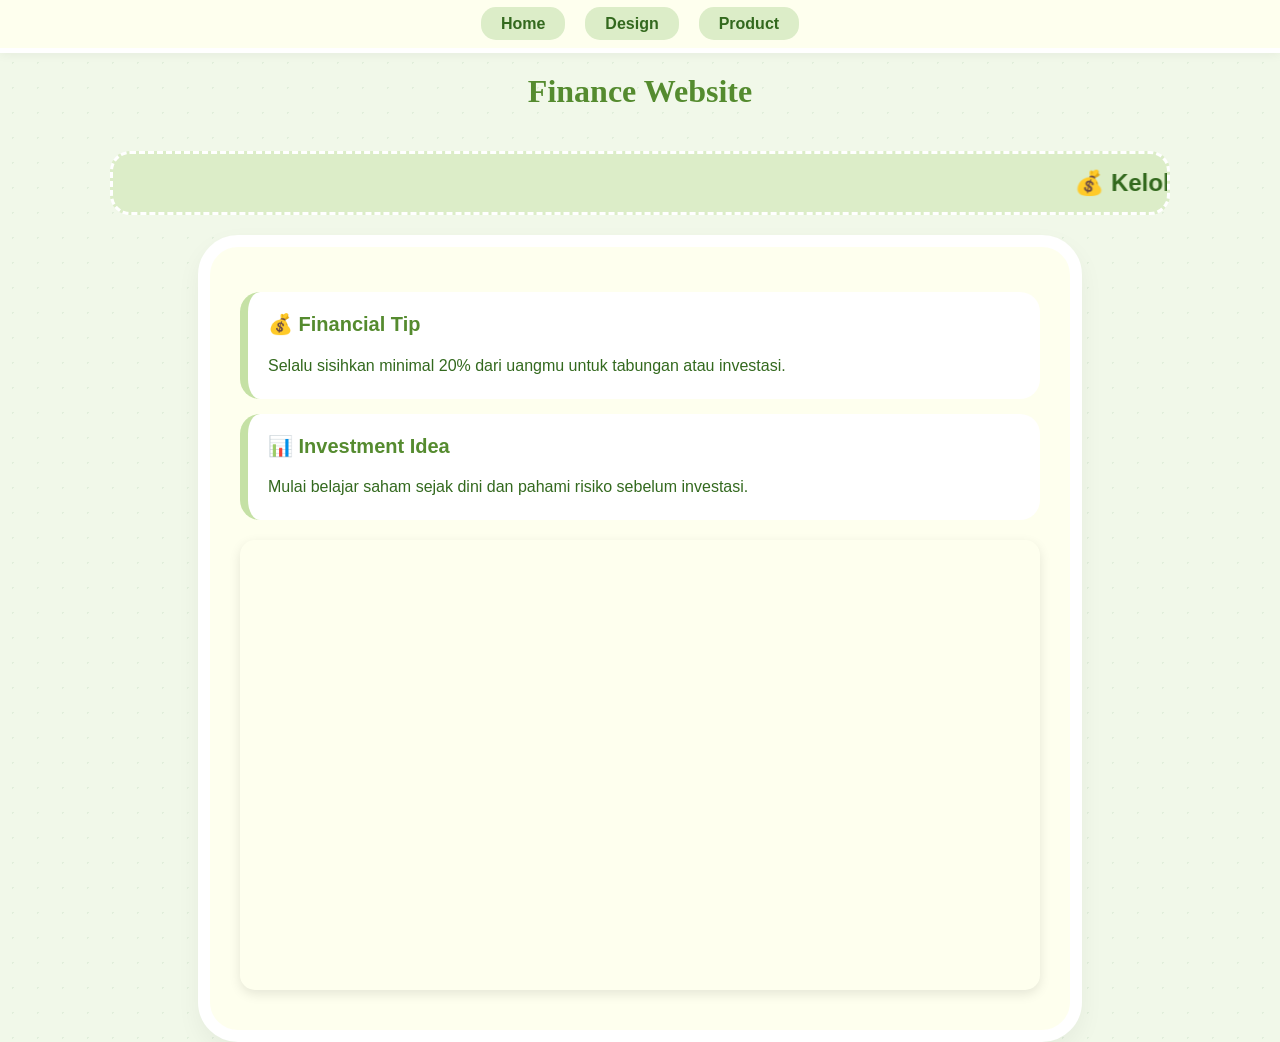
==== index.html @ de21fd50 "Create index.html" ====
<!DOCTYPE html>
<html lang="id">
<head>
    <meta charset="UTF-8">
    <meta name="viewport" content="width=device-width, initial-scale=1.0">
    <title>Finance Website</title>
    <style>
        h1 {
            text-align: center;
            font-family: "Source Sans Pro", Georgia, serif;
            font-weight: bold;
            color: #558b2f;
            font-size: 32px;
            margin-top: 20px;
        }

        body {
            background-color: #f1f8e9;
            background-image: radial-gradient(#e1eedb 1px, transparent 1px);
            background-size: 25px 25px;
            margin: 0;
            font-family: 'Source Sans Pro', sans-serif;
            display: flex;
            flex-direction: column;
            align-items: center;
            min-height: 100vh;
        }

        .navbar {
            background-color: #feffee;
            width: 100%;
            padding: 15px 0;
            text-align: center;
            border-bottom: 5px solid white;
            box-shadow: 0 2px 10px rgba(0,0,0,0.05);
        }

        .navbar ul {
            list-style-type: none;
            margin: 0;
            padding: 0;
            display: flex;
            justify-content: center;
            gap: 20px;
        }

        .navbar li {
            display: inline;
        }

        .navbar a {
            background-color: #dcedc8;
            color: #33691e;
            text-decoration: none;
            font-weight: bold;
            padding: 8px 20px;
            border-radius: 15px;
            transition: 0.3s;
        }

        .navbar a:hover {
            background-color: #fff9c4;
            color: #827717;
        }

        marquee {
            display: block;
            width: 80%;
            background-color: #dcedc8;
            color: #33691e;
            font-size: 24px;
            font-weight: bold;
            padding: 15px;
            border-radius: 20px;
            margin: 20px 0;
            border: 3px dashed white;
        }

        .card-container {
            background-color: #feffee;
            border: 12px solid white;
            border-radius: 40px;
            padding: 30px;
            width: 85%;
            max-width: 800px;
            box-shadow: 0px 10px 25px rgba(0,0,0,0.05);
        }

        .card {
            background-color: white;
            margin: 15px 0;
            padding: 20px;
            border-radius: 20px;
            border-left: 8px solid #c5e1a5;
        }

        .card h2 {
            color: #558b2f;
            margin-top: 0;
            font-size: 20px;
        }

        .card p {
            color: #33691e;
            line-height: 1.6;
            margin-bottom: 0;
        }

        .video-container {
            position: relative;
            width: 100%;
            height: 0;
            padding-top: 56.25%;
            margin-top: 20px;
            border-radius: 15px;
            overflow: hidden;
            box-shadow: 0 4px 12px rgba(0,0,0,0.1);
        }

        .video-container iframe {
            position: absolute;
            width: 100%;
            height: 100%;
            top: 0;
            left: 0;
            border: none;
        }

        .footer-link {
            text-align: center;
            display: block;
            margin-top: 10px;
            color: #827717;
            text-decoration: none;
            font-size: 14px;
        }
    </style>
</head>

<body>

    <div class="navbar">
        <ul>
            <li><a href="#">Home</a></li>
            <li><a href="#">Design</a></li>
            <li><a href="#"> Product</a></li>
            
    </div>

    <h1>Finance Website</h1>

    <marquee>💰 Kelola keuanganmu dengan bijak sejak dini!</marquee>

    <div class="card-container">
        <div class="card">
            <h2>💰 Financial Tip</h2>
            <p>Selalu sisihkan minimal 20% dari uangmu untuk tabungan atau investasi.</p>
        </div>

        <div class="card">
            <h2>📊 Investment Idea</h2>
            <p>Mulai belajar saham sejak dini dan pahami risiko sebelum investasi.</p>
        </div>

        <div class="video-container">
            <iframe loading="lazy" src="https://www.canva.com/design/DAHGVy1Ghv8/CTIrhSBGGmwFy9xTsbiEjA/view?embed" allowfullscreen="allowfullscreen" allow="fullscreen"></iframe>
        </div>
        <a class="footer-link" href="https://www.canva.com/design/DAHGVy1Ghv8/CTIrhSBGGmwFy9xTsbiEjA/view" target="_blank" rel="noopener"></a>
    </div>

</body>
</html>
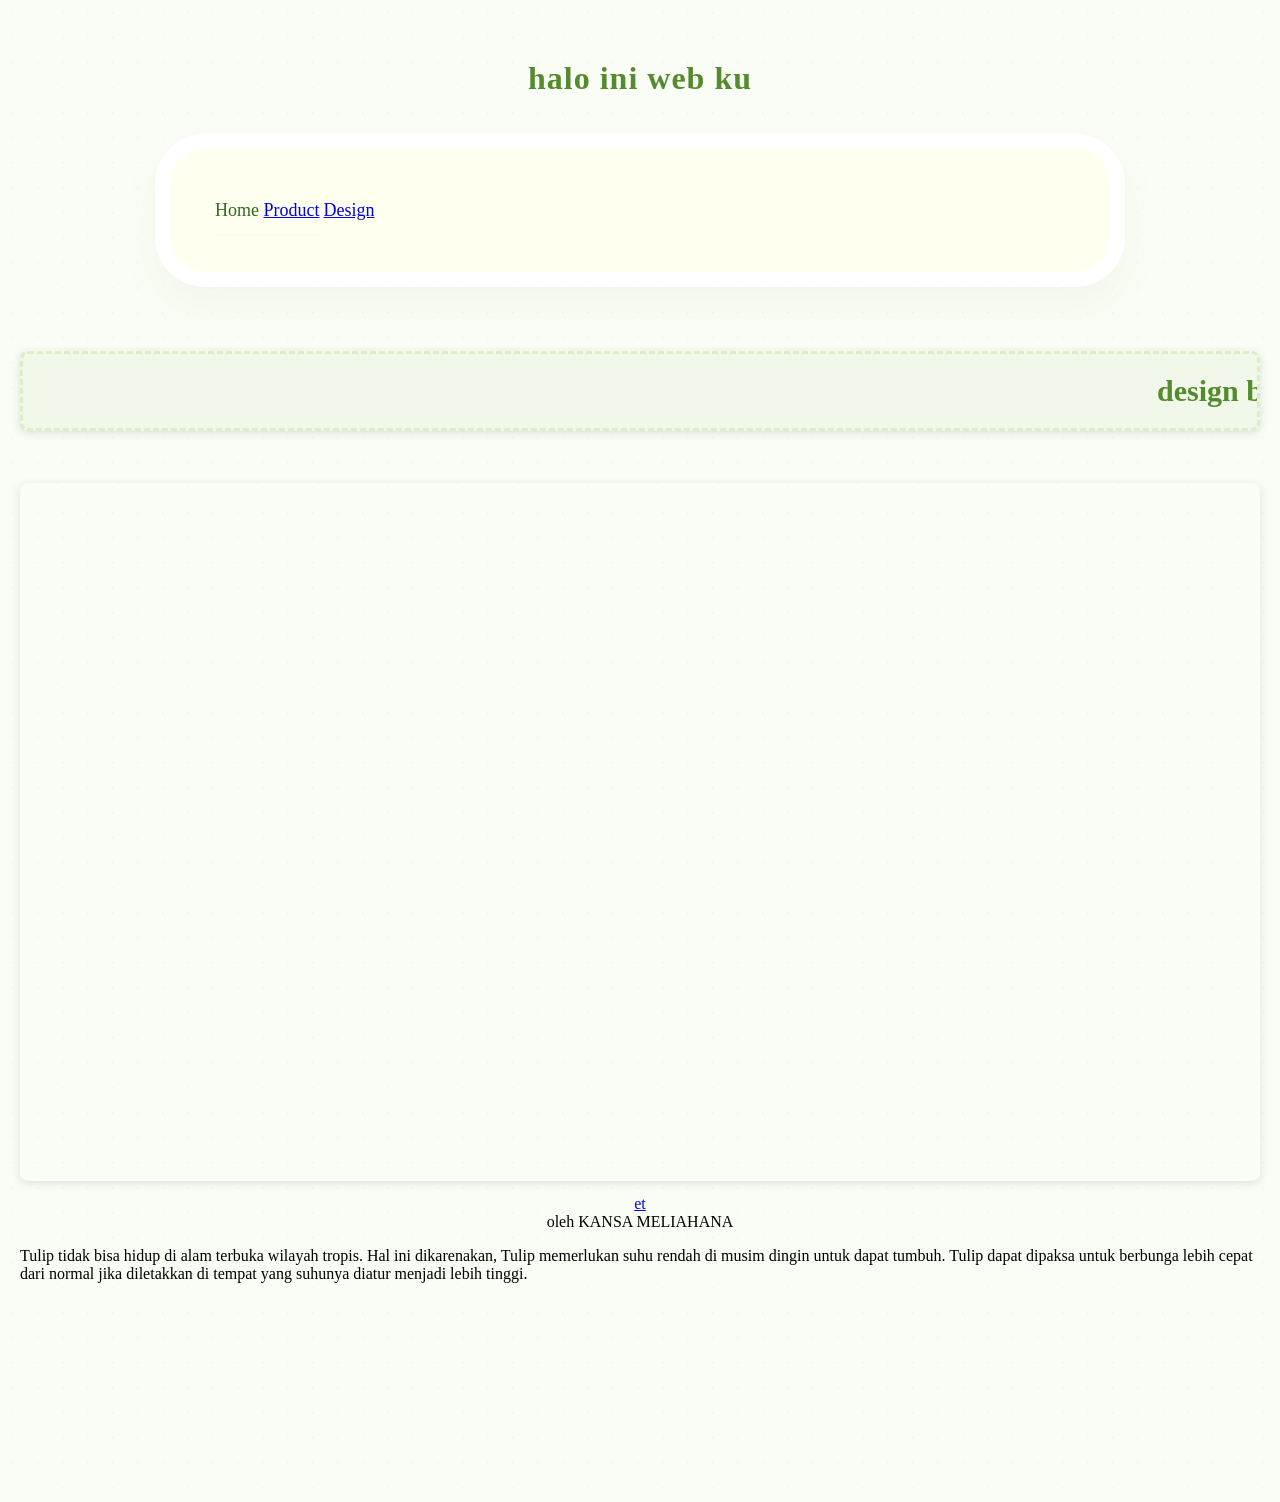
==== commit ebb45c0e: "Create index.html" ====
--- a/index.html
+++ b/index.html
@@ -1,172 +1,43 @@
-<!DOCTYPE html>
-<html lang="id">
-<head>
-    <meta charset="UTF-8">
-    <meta name="viewport" content="width=device-width, initial-scale=1.0">
-    <title>Finance Website</title>
-    <style>
-        h1 {
-            text-align: center;
-            font-family: "Source Sans Pro", Georgia, serif;
-            font-weight: bold;
-            color: #558b2f;
-            font-size: 32px;
-            margin-top: 20px;
-        }
+<!doctype html>
 
-        body {
-            background-color: #f1f8e9;
-            background-image: radial-gradient(#e1eedb 1px, transparent 1px);
-            background-size: 25px 25px;
-            margin: 0;
-            font-family: 'Source Sans Pro', sans-serif;
-            display: flex;
-            flex-direction: column;
-            align-items: center;
-            min-height: 100vh;
-        }
+<html>
+    <head>
+        <meta charset="utf-8">
 
-        .navbar {
-            background-color: #feffee;
-            width: 100%;
-            padding: 15px 0;
-            text-align: center;
-            border-bottom: 5px solid white;
-            box-shadow: 0 2px 10px rgba(0,0,0,0.05);
-        }
+        <title>Blank template</title>
 
-        .navbar ul {
-            list-style-type: none;
-            margin: 0;
-            padding: 0;
-            display: flex;
-            justify-content: center;
-            gap: 20px;
-        }
+        <!-- Load external CSS styles -->
+        <link rel="stylesheet" href="styles.css">
 
-        .navbar li {
-            display: inline;
-        }
+    </head>
 
-        .navbar a {
-            background-color: #dcedc8;
-            color: #33691e;
-            text-decoration: none;
-            font-weight: bold;
-            padding: 8px 20px;
-            border-radius: 15px;
-            transition: 0.3s;
-        }
+    <body>
 
-        .navbar a:hover {
-            background-color: #fff9c4;
-            color: #827717;
-        }
+        <h1> halo ini web ku </h1>
+        <ul>
+         <li> Home <li>
+         <li> <a href="Product.html">Product</a></li>
+         <li> <a href="Design.html">Design</a></li>
+        </ul>
+        <marquee> design by :haniyah </marquee>
 
-        marquee {
-            display: block;
-            width: 80%;
-            background-color: #dcedc8;
-            color: #33691e;
-            font-size: 24px;
-            font-weight: bold;
-            padding: 15px;
-            border-radius: 20px;
-            margin: 20px 0;
-            border: 3px dashed white;
-        }
+<div style="position: relative; width: 100%; height: 0; padding-top: 56.2500%;
+ padding-bottom: 0; box-shadow: 0 2px 8px 0 rgba(63,69,81,0.16); margin-top: 1.6em; margin-bottom: 0.9em; overflow: hidden;
+ border-radius: 8px; will-change: transform;">
+  <iframe loading="lazy" style="position: absolute; width: 100%; height: 100%; top: 0; left: 0; border: none; padding: 0;margin: 0;"
+    src="https://www.canva.com/design/DAHGVy1Ghv8/CTIrhSBGGmwFy9xTsbiEjA/view?embed" allowfullscreen="allowfullscreen" allow="fullscreen">
+  </iframe>
+</div>
+<a href="https:&#x2F;&#x2F;www.canva.com&#x2F;design&#x2F;DAHGVy1Ghv8&#x2F;CTIrhSBGGmwFy9xTsbiEjA&#x2F;view?utm_content=DAHGVy1Ghv8&amp;utm_campaign=designshare&amp;utm_medium=embeds&amp;utm_source=link" target="_blank" rel="noopener">et</a> oleh KANSA MELIAHANA
 
-        .card-container {
-            background-color: #feffee;
-            border: 12px solid white;
-            border-radius: 40px;
-            padding: 30px;
-            width: 85%;
-            max-width: 800px;
-            box-shadow: 0px 10px 25px rgba(0,0,0,0.05);
-        }
 
-        .card {
-            background-color: white;
-            margin: 15px 0;
-            padding: 20px;
-            border-radius: 20px;
-            border-left: 8px solid #c5e1a5;
-        }
+        <p> Tulip tidak bisa hidup di alam terbuka wilayah tropis. Hal ini dikarenakan, Tulip memerlukan suhu rendah di musim dingin untuk dapat tumbuh. Tulip dapat dipaksa untuk berbunga lebih cepat dari normal jika diletakkan di tempat yang suhunya diatur menjadi lebih tinggi. 
+            </p>
 
-        .card h2 {
-            color: #558b2f;
-            margin-top: 0;
-            font-size: 20px;
-        }
+         <P class="p2"><pre>     
+        <!-- Load external JavaScript -->
+        <script src="scripts.js"></script>
+        
+    </body>
 
-        .card p {
-            color: #33691e;
-            line-height: 1.6;
-            margin-bottom: 0;
-        }
-
-        .video-container {
-            position: relative;
-            width: 100%;
-            height: 0;
-            padding-top: 56.25%;
-            margin-top: 20px;
-            border-radius: 15px;
-            overflow: hidden;
-            box-shadow: 0 4px 12px rgba(0,0,0,0.1);
-        }
-
-        .video-container iframe {
-            position: absolute;
-            width: 100%;
-            height: 100%;
-            top: 0;
-            left: 0;
-            border: none;
-        }
-
-        .footer-link {
-            text-align: center;
-            display: block;
-            margin-top: 10px;
-            color: #827717;
-            text-decoration: none;
-            font-size: 14px;
-        }
-    </style>
-</head>
-
-<body>
-
-    <div class="navbar">
-        <ul>
-            <li><a href="#">Home</a></li>
-            <li><a href="#">Design</a></li>
-            <li><a href="#"> Product</a></li>
-            
-    </div>
-
-    <h1>Finance Website</h1>
-
-    <marquee>💰 Kelola keuanganmu dengan bijak sejak dini!</marquee>
-
-    <div class="card-container">
-        <div class="card">
-            <h2>💰 Financial Tip</h2>
-            <p>Selalu sisihkan minimal 20% dari uangmu untuk tabungan atau investasi.</p>
-        </div>
-
-        <div class="card">
-            <h2>📊 Investment Idea</h2>
-            <p>Mulai belajar saham sejak dini dan pahami risiko sebelum investasi.</p>
-        </div>
-
-        <div class="video-container">
-            <iframe loading="lazy" src="https://www.canva.com/design/DAHGVy1Ghv8/CTIrhSBGGmwFy9xTsbiEjA/view?embed" allowfullscreen="allowfullscreen" allow="fullscreen"></iframe>
-        </div>
-        <a class="footer-link" href="https://www.canva.com/design/DAHGVy1Ghv8/CTIrhSBGGmwFy9xTsbiEjA/view" target="_blank" rel="noopener"></a>
-    </div>
-
-</body>
 </html>
--- a/styles.css
+++ b/styles.css
@@ -0,0 +1,129 @@
+/* Place your CSS styles in this file */
+h1 {
+    text-align: center;
+    font-family: "Source Sans Pro", Georgia, serif;
+    font-weight: bold;
+    color: #558b2f;
+    font-size: 32px;
+    letter-spacing: 1px;
+    margin-top: 20px;
+}
+
+body {
+    background-color: #f9fdf5;
+    background-image: radial-gradient(#f1f8e9 1px, transparent 1px);
+    background-size: 25px 25px;
+    margin: 0;
+    display: flex;
+    flex-direction: column;
+    align-items: center;
+    min-height: 100vh;
+    padding: 40px 20px;
+}
+
+ul {
+    list-style-type: none;
+    background-color: #feffee;
+    border: 15px solid white;
+    border-radius: 50px;
+    padding: 45px;
+    max-width: 850px;
+    width: 100%;
+    box-shadow: 0px 20px 40px rgba(130, 119, 23, 0.05);
+}
+
+marquee {
+    display: block;
+    background-color: #f1f8e9;
+    color: #558b2f;
+    font-size: 30px;
+    font-weight: bold;
+    padding: 20px;
+    border-radius: 25px;
+    margin-bottom: 35px;
+    border: 3px dashed #dcedc8;
+}
+
+.caption-main {
+    color: #689f38;
+    font-weight: bold;
+    font-size: 24px;
+    display: block;
+    margin: 25px 0 12px 0;
+    border-left: 6px solid #e6ee9c;
+    padding-left: 18px;
+}
+
+.caption-highlight {
+    color: #9e9d24;
+    background-color: #fffde7;
+    font-weight: bold;
+    font-style: normal;
+    padding: 8px 15px;
+    border-radius: 12px;
+    display: inline-block;
+    margin: 8px 0;
+    border: 1px solid #fff9c4;
+}
+
+li {
+    color: #33691e;
+    padding: 15px 0;
+    line-height: 1.8;
+    font-size: 18px;
+    border-bottom: 1px solid #f9fbe7;
+}
+
+li:last-child {
+    border-bottom: none;
+}
+
+.nav-container {
+    display: flex;
+    justify-content: center;
+    flex-wrap: wrap;
+    gap: 15px;
+    margin-bottom: 30px;
+}
+
+.nav-pill {
+    text-decoration: none;
+    padding: 12px 35px;
+    border-radius: 25px;
+    font-weight: bold;
+    font-size: 15px;
+    display: inline-block;
+    margin: 5px;
+    border: 2px solid white;
+}
+
+.pill-green {
+    background-color: #dcedc8;
+    color: #33691e;
+}
+
+.pill-yellow {
+    background-color: #fff9c4;
+    color: #827717;
+}
+
+.pill-lime {
+    background-color: #f0f4c3;
+    color: #558b2f;
+}
+marquee {font-size:30px;/
+
+<div style="position: relative; width: 100%; height: 0; padding-top: 56.2500%;
+ padding-bottom: 0; box-shadow: 0 2px 8px 0 rgba(63,69,81,0.16); margin-top: 1.6em; margin-bottom: 0.9em; overflow: hidden;
+ border-radius: 8px; will-change: transform;">
+  <iframe loading="lazy" style="position: absolute; width: 100%; height: 100%; top: 0; left: 0; border: none; padding: 0;margin: 0;"
+    src="https://www.canva.com/design/DAHGVy1Ghv8/CTIrhSBGGmwFy9xTsbiEjA/view?embed" allowfullscreen="allowfullscreen" allow="fullscreen">
+  </iframe>
+</div>
+<a href="https:&#x2F;&#x2F;www.canva.com&#x2F;design&#x2F;DAHGVy1Ghv8&#x2F;CTIrhSBGGmwFy9xTsbiEjA&#x2F;view?utm_content=DAHGVy1Ghv8&amp;utm_campaign=designshare&amp;utm_medium=embeds&amp;utm_source=link" target="_blank" rel="noopener">et</a> oleh KANSA MELIAHANA
+
+}
+li{display:inline;
+}
+
+
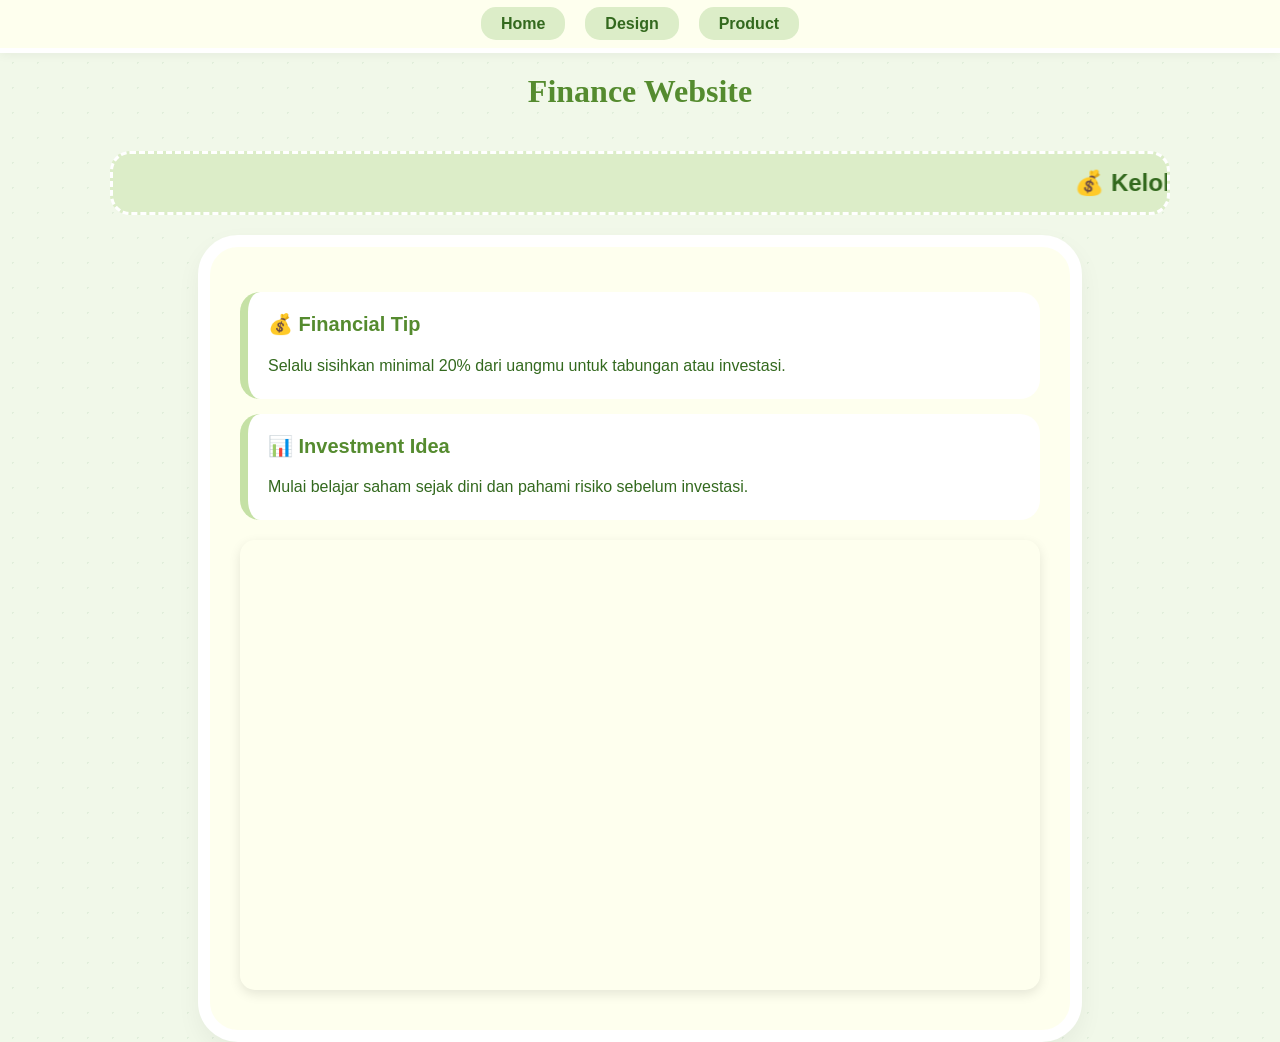
==== commit adf67721: "Add files via upload" ====
--- a/index.html
+++ b/index.html
@@ -1,43 +1,172 @@
-<!doctype html>
-
-<html>
-    <head>
-        <meta charset="utf-8">
-
-        <title>Blank template</title>
-
-        <!-- Load external CSS styles -->
-        <link rel="stylesheet" href="styles.css">
-
-    </head>
-
-    <body>
-
-        <h1> halo ini web ku </h1>
-        <ul>
-         <li> Home <li>
-         <li> <a href="Product.html">Product</a></li>
-         <li> <a href="Design.html">Design</a></li>
-        </ul>
-        <marquee> design by :haniyah </marquee>
-
-<div style="position: relative; width: 100%; height: 0; padding-top: 56.2500%;
- padding-bottom: 0; box-shadow: 0 2px 8px 0 rgba(63,69,81,0.16); margin-top: 1.6em; margin-bottom: 0.9em; overflow: hidden;
- border-radius: 8px; will-change: transform;">
-  <iframe loading="lazy" style="position: absolute; width: 100%; height: 100%; top: 0; left: 0; border: none; padding: 0;margin: 0;"
-    src="https://www.canva.com/design/DAHGVy1Ghv8/CTIrhSBGGmwFy9xTsbiEjA/view?embed" allowfullscreen="allowfullscreen" allow="fullscreen">
-  </iframe>
-</div>
-<a href="https:&#x2F;&#x2F;www.canva.com&#x2F;design&#x2F;DAHGVy1Ghv8&#x2F;CTIrhSBGGmwFy9xTsbiEjA&#x2F;view?utm_content=DAHGVy1Ghv8&amp;utm_campaign=designshare&amp;utm_medium=embeds&amp;utm_source=link" target="_blank" rel="noopener">et</a> oleh KANSA MELIAHANA
-
-
-        <p> Tulip tidak bisa hidup di alam terbuka wilayah tropis. Hal ini dikarenakan, Tulip memerlukan suhu rendah di musim dingin untuk dapat tumbuh. Tulip dapat dipaksa untuk berbunga lebih cepat dari normal jika diletakkan di tempat yang suhunya diatur menjadi lebih tinggi. 
-            </p>
-
-         <P class="p2"><pre>     
-        <!-- Load external JavaScript -->
-        <script src="scripts.js"></script>
-        
-    </body>
-
-</html>
+<!DOCTYPE html>
+<html lang="id">
+<head>
+    <meta charset="UTF-8">
+    <meta name="viewport" content="width=device-width, initial-scale=1.0">
+    <title>Finance Website</title>
+    <style>
+        h1 {
+            text-align: center;
+            font-family: "Source Sans Pro", Georgia, serif;
+            font-weight: bold;
+            color: #558b2f;
+            font-size: 32px;
+            margin-top: 20px;
+        }
+
+        body {
+            background-color: #f1f8e9;
+            background-image: radial-gradient(#e1eedb 1px, transparent 1px);
+            background-size: 25px 25px;
+            margin: 0;
+            font-family: 'Source Sans Pro', sans-serif;
+            display: flex;
+            flex-direction: column;
+            align-items: center;
+            min-height: 100vh;
+        }
+
+        .navbar {
+            background-color: #feffee;
+            width: 100%;
+            padding: 15px 0;
+            text-align: center;
+            border-bottom: 5px solid white;
+            box-shadow: 0 2px 10px rgba(0,0,0,0.05);
+        }
+
+        .navbar ul {
+            list-style-type: none;
+            margin: 0;
+            padding: 0;
+            display: flex;
+            justify-content: center;
+            gap: 20px;
+        }
+
+        .navbar li {
+            display: inline;
+        }
+
+        .navbar a {
+            background-color: #dcedc8;
+            color: #33691e;
+            text-decoration: none;
+            font-weight: bold;
+            padding: 8px 20px;
+            border-radius: 15px;
+            transition: 0.3s;
+        }
+
+        .navbar a:hover {
+            background-color: #fff9c4;
+            color: #827717;
+        }
+
+        marquee {
+            display: block;
+            width: 80%;
+            background-color: #dcedc8;
+            color: #33691e;
+            font-size: 24px;
+            font-weight: bold;
+            padding: 15px;
+            border-radius: 20px;
+            margin: 20px 0;
+            border: 3px dashed white;
+        }
+
+        .card-container {
+            background-color: #feffee;
+            border: 12px solid white;
+            border-radius: 40px;
+            padding: 30px;
+            width: 85%;
+            max-width: 800px;
+            box-shadow: 0px 10px 25px rgba(0,0,0,0.05);
+        }
+
+        .card {
+            background-color: white;
+            margin: 15px 0;
+            padding: 20px;
+            border-radius: 20px;
+            border-left: 8px solid #c5e1a5;
+        }
+
+        .card h2 {
+            color: #558b2f;
+            margin-top: 0;
+            font-size: 20px;
+        }
+
+        .card p {
+            color: #33691e;
+            line-height: 1.6;
+            margin-bottom: 0;
+        }
+
+        .video-container {
+            position: relative;
+            width: 100%;
+            height: 0;
+            padding-top: 56.25%;
+            margin-top: 20px;
+            border-radius: 15px;
+            overflow: hidden;
+            box-shadow: 0 4px 12px rgba(0,0,0,0.1);
+        }
+
+        .video-container iframe {
+            position: absolute;
+            width: 100%;
+            height: 100%;
+            top: 0;
+            left: 0;
+            border: none;
+        }
+
+        .footer-link {
+            text-align: center;
+            display: block;
+            margin-top: 10px;
+            color: #827717;
+            text-decoration: none;
+            font-size: 14px;
+        }
+    </style>
+</head>
+
+<body>
+
+    <div class="navbar">
+        <ul>
+            <li><a href="#">Home</a></li>
+            <li><a href="#">Design</a></li>
+            <li><a href="#"> Product</a></li>
+            
+    </div>
+
+    <h1>Finance Website</h1>
+
+    <marquee>💰 Kelola keuanganmu dengan bijak sejak dini!</marquee>
+
+    <div class="card-container">
+        <div class="card">
+            <h2>💰 Financial Tip</h2>
+            <p>Selalu sisihkan minimal 20% dari uangmu untuk tabungan atau investasi.</p>
+        </div>
+
+        <div class="card">
+            <h2>📊 Investment Idea</h2>
+            <p>Mulai belajar saham sejak dini dan pahami risiko sebelum investasi.</p>
+        </div>
+
+        <div class="video-container">
+            <iframe loading="lazy" src="https://www.canva.com/design/DAHGVy1Ghv8/CTIrhSBGGmwFy9xTsbiEjA/view?embed" allowfullscreen="allowfullscreen" allow="fullscreen"></iframe>
+        </div>
+        <a class="footer-link" href="https://www.canva.com/design/DAHGVy1Ghv8/CTIrhSBGGmwFy9xTsbiEjA/view" target="_blank" rel="noopener"></a>
+    </div>
+
+</body>
+</html>
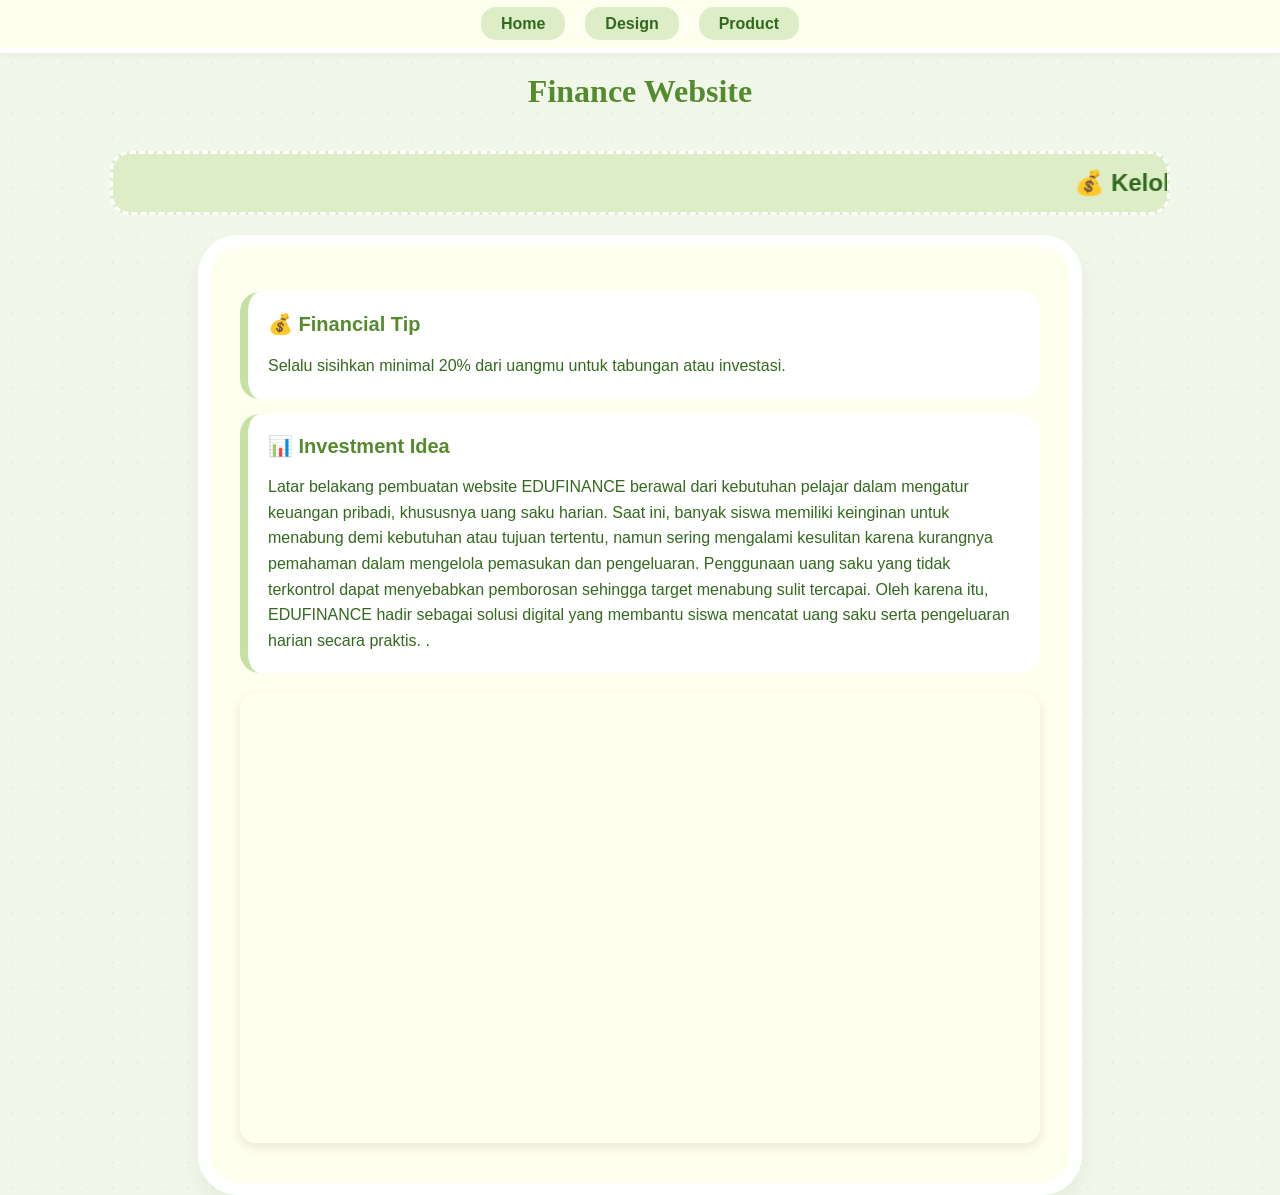
==== commit faa2265b: "Update index.html" ====
--- a/index.html
+++ b/index.html
@@ -159,7 +159,8 @@
 
         <div class="card">
             <h2>📊 Investment Idea</h2>
-            <p>Mulai belajar saham sejak dini dan pahami risiko sebelum investasi.</p>
+            <p>Latar belakang pembuatan website EDUFINANCE berawal dari kebutuhan pelajar dalam mengatur keuangan pribadi, khususnya uang saku harian. Saat ini, banyak siswa memiliki keinginan untuk menabung demi kebutuhan atau tujuan tertentu, namun sering mengalami kesulitan karena kurangnya pemahaman dalam mengelola pemasukan dan pengeluaran. Penggunaan uang saku yang tidak terkontrol dapat menyebabkan pemborosan sehingga target menabung sulit tercapai. Oleh karena itu, EDUFINANCE hadir sebagai solusi digital yang membantu siswa mencatat uang saku serta pengeluaran harian secara praktis. 
+.</p>
         </div>
 
         <div class="video-container">
@@ -169,4 +170,4 @@
     </div>
 
 </body>
-</html>+</html>
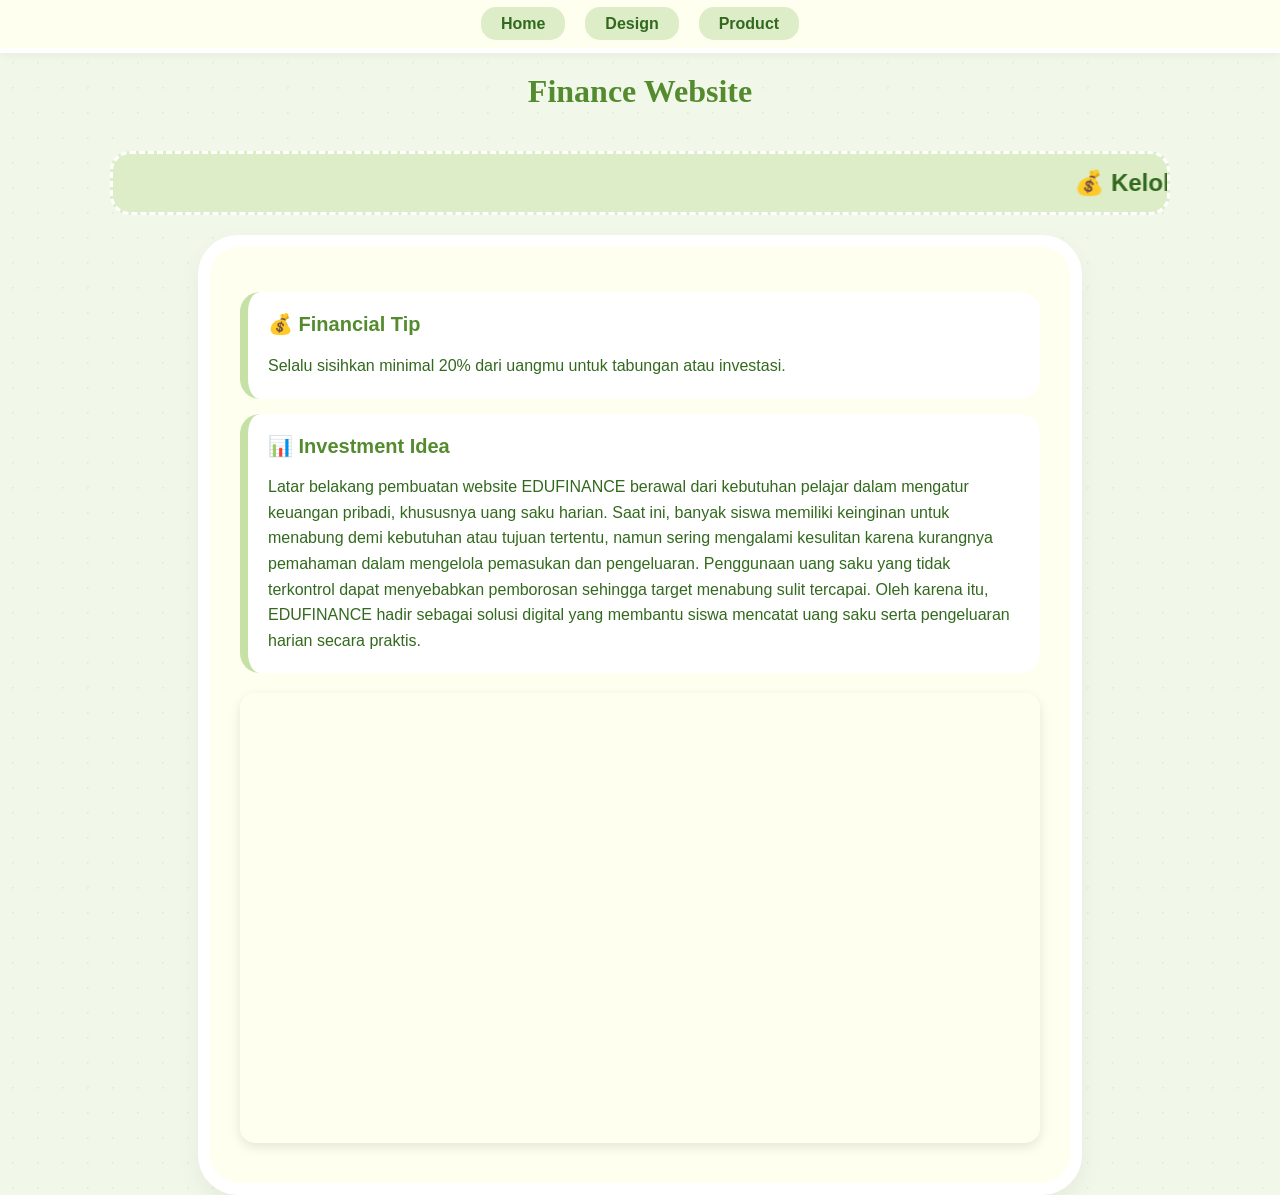
==== commit 25b037b6: "Update index.html" ====
--- a/index.html
+++ b/index.html
@@ -141,10 +141,10 @@
 
     <div class="navbar">
         <ul>
-            <li><a href="#">Home</a></li>
-            <li><a href="#">Design</a></li>
-            <li><a href="#"> Product</a></li>
-            
+            <li><a href="index.html">Home</a></li>
+            <li><a href="Design.html">Design</a></li>
+            <li><a href="Product.html">Product</a></li>
+        </ul>
     </div>
 
     <h1>Finance Website</h1>
@@ -159,8 +159,7 @@
 
         <div class="card">
             <h2>📊 Investment Idea</h2>
-            <p>Latar belakang pembuatan website EDUFINANCE berawal dari kebutuhan pelajar dalam mengatur keuangan pribadi, khususnya uang saku harian. Saat ini, banyak siswa memiliki keinginan untuk menabung demi kebutuhan atau tujuan tertentu, namun sering mengalami kesulitan karena kurangnya pemahaman dalam mengelola pemasukan dan pengeluaran. Penggunaan uang saku yang tidak terkontrol dapat menyebabkan pemborosan sehingga target menabung sulit tercapai. Oleh karena itu, EDUFINANCE hadir sebagai solusi digital yang membantu siswa mencatat uang saku serta pengeluaran harian secara praktis. 
-.</p>
+            <p>Latar belakang pembuatan website EDUFINANCE berawal dari kebutuhan pelajar dalam mengatur keuangan pribadi, khususnya uang saku harian. Saat ini, banyak siswa memiliki keinginan untuk menabung demi kebutuhan atau tujuan tertentu, namun sering mengalami kesulitan karena kurangnya pemahaman dalam mengelola pemasukan dan pengeluaran. Penggunaan uang saku yang tidak terkontrol dapat menyebabkan pemborosan sehingga target menabung sulit tercapai. Oleh karena itu, EDUFINANCE hadir sebagai solusi digital yang membantu siswa mencatat uang saku serta pengeluaran harian secara praktis.</p>
         </div>
 
         <div class="video-container">
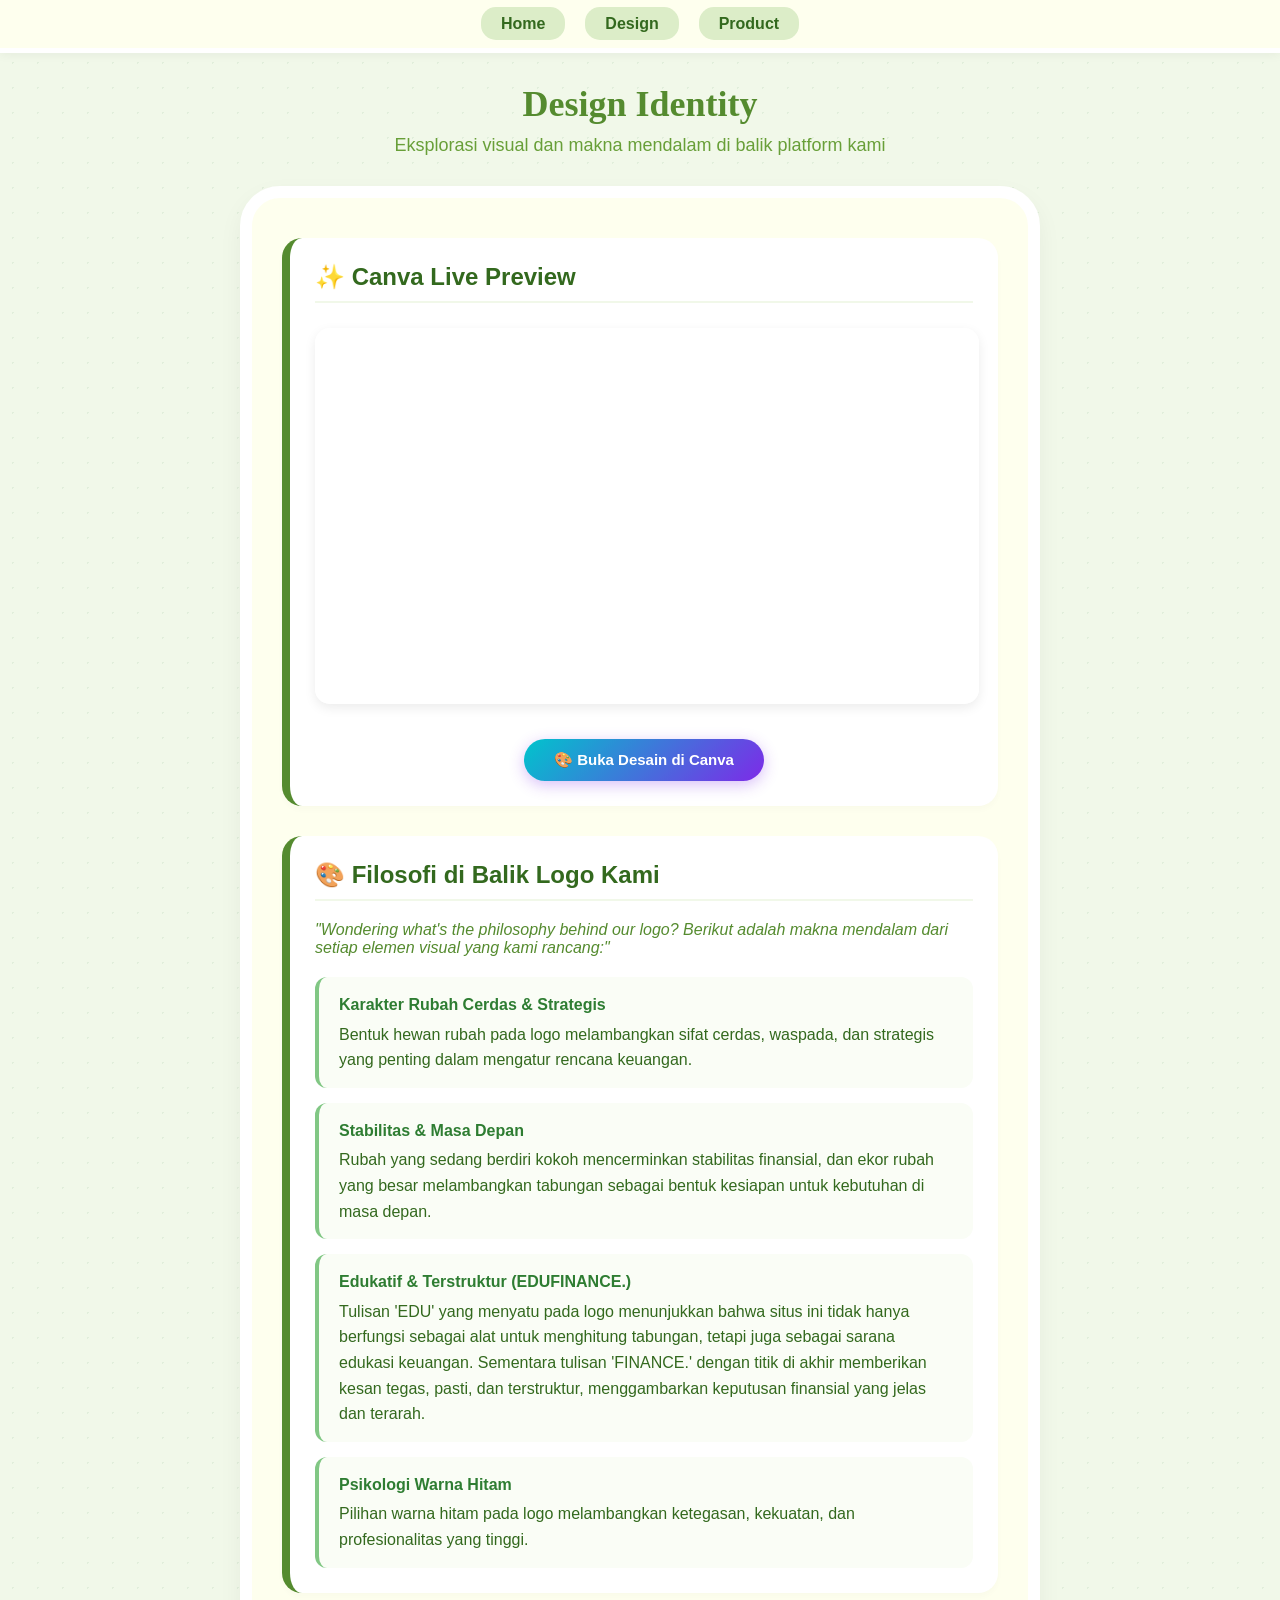
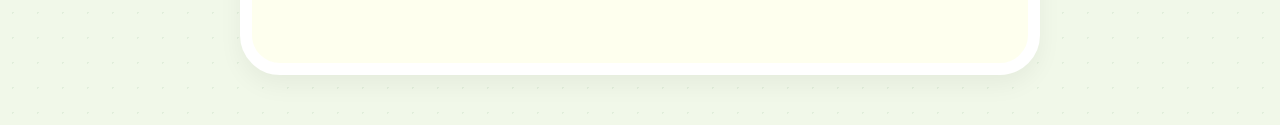
==== commit 61442dda: "Update index.html" ====
--- a/index.html
+++ b/index.html
@@ -3,17 +3,8 @@
 <head>
     <meta charset="UTF-8">
     <meta name="viewport" content="width=device-width, initial-scale=1.0">
-    <title>Finance Website</title>
+    <title>Finance Website - Design</title>
     <style>
-        h1 {
-            text-align: center;
-            font-family: "Source Sans Pro", Georgia, serif;
-            font-weight: bold;
-            color: #558b2f;
-            font-size: 32px;
-            margin-top: 20px;
-        }
-
         body {
             background-color: #f1f8e9;
             background-image: radial-gradient(#e1eedb 1px, transparent 1px);
@@ -24,6 +15,25 @@
             flex-direction: column;
             align-items: center;
             min-height: 100vh;
+            color: #33691e;
+        }
+
+        h1 {
+            text-align: center;
+            font-family: "Source Sans Pro", Georgia, serif;
+            font-weight: bold;
+            color: #558b2f;
+            font-size: 36px;
+            margin-top: 30px;
+            margin-bottom: 10px;
+        }
+
+        .subtitle {
+            text-align: center;
+            font-size: 18px;
+            color: #689f38;
+            margin-bottom: 30px;
+            font-weight: 500;
         }
 
         .navbar {
@@ -42,10 +52,6 @@
             display: flex;
             justify-content: center;
             gap: 20px;
-        }
-
-        .navbar li {
-            display: inline;
         }
 
         .navbar a {
@@ -63,61 +69,72 @@
             color: #827717;
         }
 
-        marquee {
-            display: block;
-            width: 80%;
-            background-color: #dcedc8;
-            color: #33691e;
-            font-size: 24px;
-            font-weight: bold;
-            padding: 15px;
-            border-radius: 20px;
-            margin: 20px 0;
-            border: 3px dashed white;
-        }
-
         .card-container {
             background-color: #feffee;
             border: 12px solid white;
             border-radius: 40px;
-            padding: 30px;
+            padding: 40px 30px;
             width: 85%;
             max-width: 800px;
             box-shadow: 0px 10px 25px rgba(0,0,0,0.05);
-        }
-
-        .card {
+            margin-bottom: 50px;
+            box-sizing: border-box;
+        }
+
+        .main-card {
             background-color: white;
-            margin: 15px 0;
-            padding: 20px;
+            margin-bottom: 30px;
+            padding: 25px;
             border-radius: 20px;
-            border-left: 8px solid #c5e1a5;
-        }
-
-        .card h2 {
-            color: #558b2f;
+            border-left: 8px solid #558b2f;
+            box-shadow: 0 4px 6px rgba(0,0,0,0.02);
+        }
+
+        .main-card h2 {
+            color: #33691e;
             margin-top: 0;
-            font-size: 20px;
-        }
-
-        .card p {
-            color: #33691e;
+            font-size: 24px;
+            border-bottom: 2px solid #f1f8e9;
+            padding-bottom: 10px;
+        }
+
+        /* Styling Filosofi Poin demi Poin */
+        .philosophy-grid {
+            display: flex;
+            flex-direction: column;
+            gap: 15px;
+            margin-top: 20px;
+        }
+
+        .philosophy-item {
+            background: #fafdf6;
+            padding: 15px 20px;
+            border-radius: 12px;
+            border-left: 4px solid #81c784;
             line-height: 1.6;
-            margin-bottom: 0;
-        }
-
-        .video-container {
+        }
+
+        .philosophy-item strong {
+            color: #2e7d32;
+            display: block;
+            margin-bottom: 4px;
+            font-size: 16px;
+        }
+
+        /* Responsive Embed Container */
+        .embed-container {
             position: relative;
             width: 100%;
             height: 0;
             padding-top: 56.25%;
-            margin-top: 20px;
+            overflow: hidden;
             border-radius: 15px;
-            overflow: hidden;
-            box-shadow: 0 4px 12px rgba(0,0,0,0.1);
-        }
-
-        .video-container iframe {
+            box-shadow: 0 4px 12px rgba(0,0,0,0.08);
+            border: 3px solid white;
+            margin: 25px 0;
+        }
+
+        .embed-container iframe {
             position: absolute;
             width: 100%;
             height: 100%;
@@ -126,13 +143,27 @@
             border: none;
         }
 
-        .footer-link {
-            text-align: center;
-            display: block;
+        /* Tombol Link Canva Keren */
+        .canva-btn {
+            display: inline-flex;
+            align-items: center;
+            justify-content: center;
+            background: linear-gradient(135deg, #00c4cc 0%, #7d2ae8 100%);
+            color: white;
+            text-decoration: none;
+            font-weight: bold;
+            padding: 12px 30px;
+            border-radius: 25px;
+            font-size: 15px;
+            box-shadow: 0 4px 15px rgba(125, 42, 232, 0.3);
+            transition: all 0.3s ease;
             margin-top: 10px;
-            color: #827717;
-            text-decoration: none;
-            font-size: 14px;
+        }
+
+        .canva-btn:hover {
+            transform: translateY(-2px);
+            box-shadow: 0 6px 20px rgba(125, 42, 232, 0.4);
+            opacity: 0.95;
         }
     </style>
 </head>
@@ -147,25 +178,55 @@
         </ul>
     </div>
 
-    <h1>Finance Website</h1>
-
-    <marquee>💰 Kelola keuanganmu dengan bijak sejak dini!</marquee>
+    <h1>Design Identity</h1>
+    <div class="subtitle">Eksplorasi visual dan makna mendalam di balik platform kami</div>
 
     <div class="card-container">
-        <div class="card">
-            <h2>💰 Financial Tip</h2>
-            <p>Selalu sisihkan minimal 20% dari uangmu untuk tabungan atau investasi.</p>
+        
+        <!-- Bagian Embed Canva -->
+        <div class="main-card" style="text-align: center;">
+            <h2 style="text-align: left;">✨ Canva Live Preview</h2>
+            
+            <div class="embed-container">
+                <iframe loading="lazy" src="https://www.canva.com/design/DAHLnXYYfFo/-YVGXcGmNclboyML8eIelA/view?embed" allowfullscreen="allowfullscreen" allow="fullscreen"></iframe>
+            </div>
+
+            <!-- Tombol CTA Link Keren -->
+            <a href="https://www.canva.com/design/DAHLnXYYfFo/-YVGXcGmNclboyML8eIelA/view?utm_content=DAHLnXYYfFo&amp;utm_campaign=designshare&amp;utm_medium=embeds&amp;utm_source=link" target="_blank" rel="noopener" class="canva-btn">
+                🎨 Buka Desain di Canva
+            </a>
         </div>
 
-        <div class="card">
-            <h2>📊 Investment Idea</h2>
-            <p>Latar belakang pembuatan website EDUFINANCE berawal dari kebutuhan pelajar dalam mengatur keuangan pribadi, khususnya uang saku harian. Saat ini, banyak siswa memiliki keinginan untuk menabung demi kebutuhan atau tujuan tertentu, namun sering mengalami kesulitan karena kurangnya pemahaman dalam mengelola pemasukan dan pengeluaran. Penggunaan uang saku yang tidak terkontrol dapat menyebabkan pemborosan sehingga target menabung sulit tercapai. Oleh karena itu, EDUFINANCE hadir sebagai solusi digital yang membantu siswa mencatat uang saku serta pengeluaran harian secara praktis.</p>
+        <!-- Bagian Filosofi Logo -->
+        <div class="main-card">
+            <h2>🎨 Filosofi di Balik Logo Kami</h2>
+            <p style="font-style: italic; color: #558b2f; margin-bottom: 20px;">
+                "Wondering what's the philosophy behind our logo? Berikut adalah makna mendalam dari setiap elemen visual yang kami rancang:"
+            </p>
+            
+            <div class="philosophy-grid">
+                <div class="philosophy-item">
+                    <strong>Karakter Rubah Cerdas & Strategis</strong>
+                    Bentuk hewan rubah pada logo melambangkan sifat cerdas, waspada, dan strategis yang penting dalam mengatur rencana keuangan.
+                </div>
+                
+                <div class="philosophy-item">
+                    <strong>Stabilitas & Masa Depan</strong>
+                    Rubah yang sedang berdiri kokoh mencerminkan stabilitas finansial, dan ekor rubah yang besar melambangkan tabungan sebagai bentuk kesiapan untuk kebutuhan di masa depan.
+                </div>
+                
+                <div class="philosophy-item">
+                    <strong>Edukatif & Terstruktur (EDUFINANCE.)</strong>
+                    Tulisan 'EDU' yang menyatu pada logo menunjukkan bahwa situs ini tidak hanya berfungsi sebagai alat untuk menghitung tabungan, tetapi juga sebagai sarana edukasi keuangan. Sementara tulisan 'FINANCE.' dengan titik di akhir memberikan kesan tegas, pasti, dan terstruktur, menggambarkan keputusan finansial yang jelas dan terarah.
+                </div>
+                
+                <div class="philosophy-item">
+                    <strong>Psikologi Warna Hitam</strong>
+                    Pilihan warna hitam pada logo melambangkan ketegasan, kekuatan, dan profesionalitas yang tinggi.
+                </div>
+            </div>
         </div>
 
-        <div class="video-container">
-            <iframe loading="lazy" src="https://www.canva.com/design/DAHGVy1Ghv8/CTIrhSBGGmwFy9xTsbiEjA/view?embed" allowfullscreen="allowfullscreen" allow="fullscreen"></iframe>
-        </div>
-        <a class="footer-link" href="https://www.canva.com/design/DAHGVy1Ghv8/CTIrhSBGGmwFy9xTsbiEjA/view" target="_blank" rel="noopener"></a>
     </div>
 
 </body>
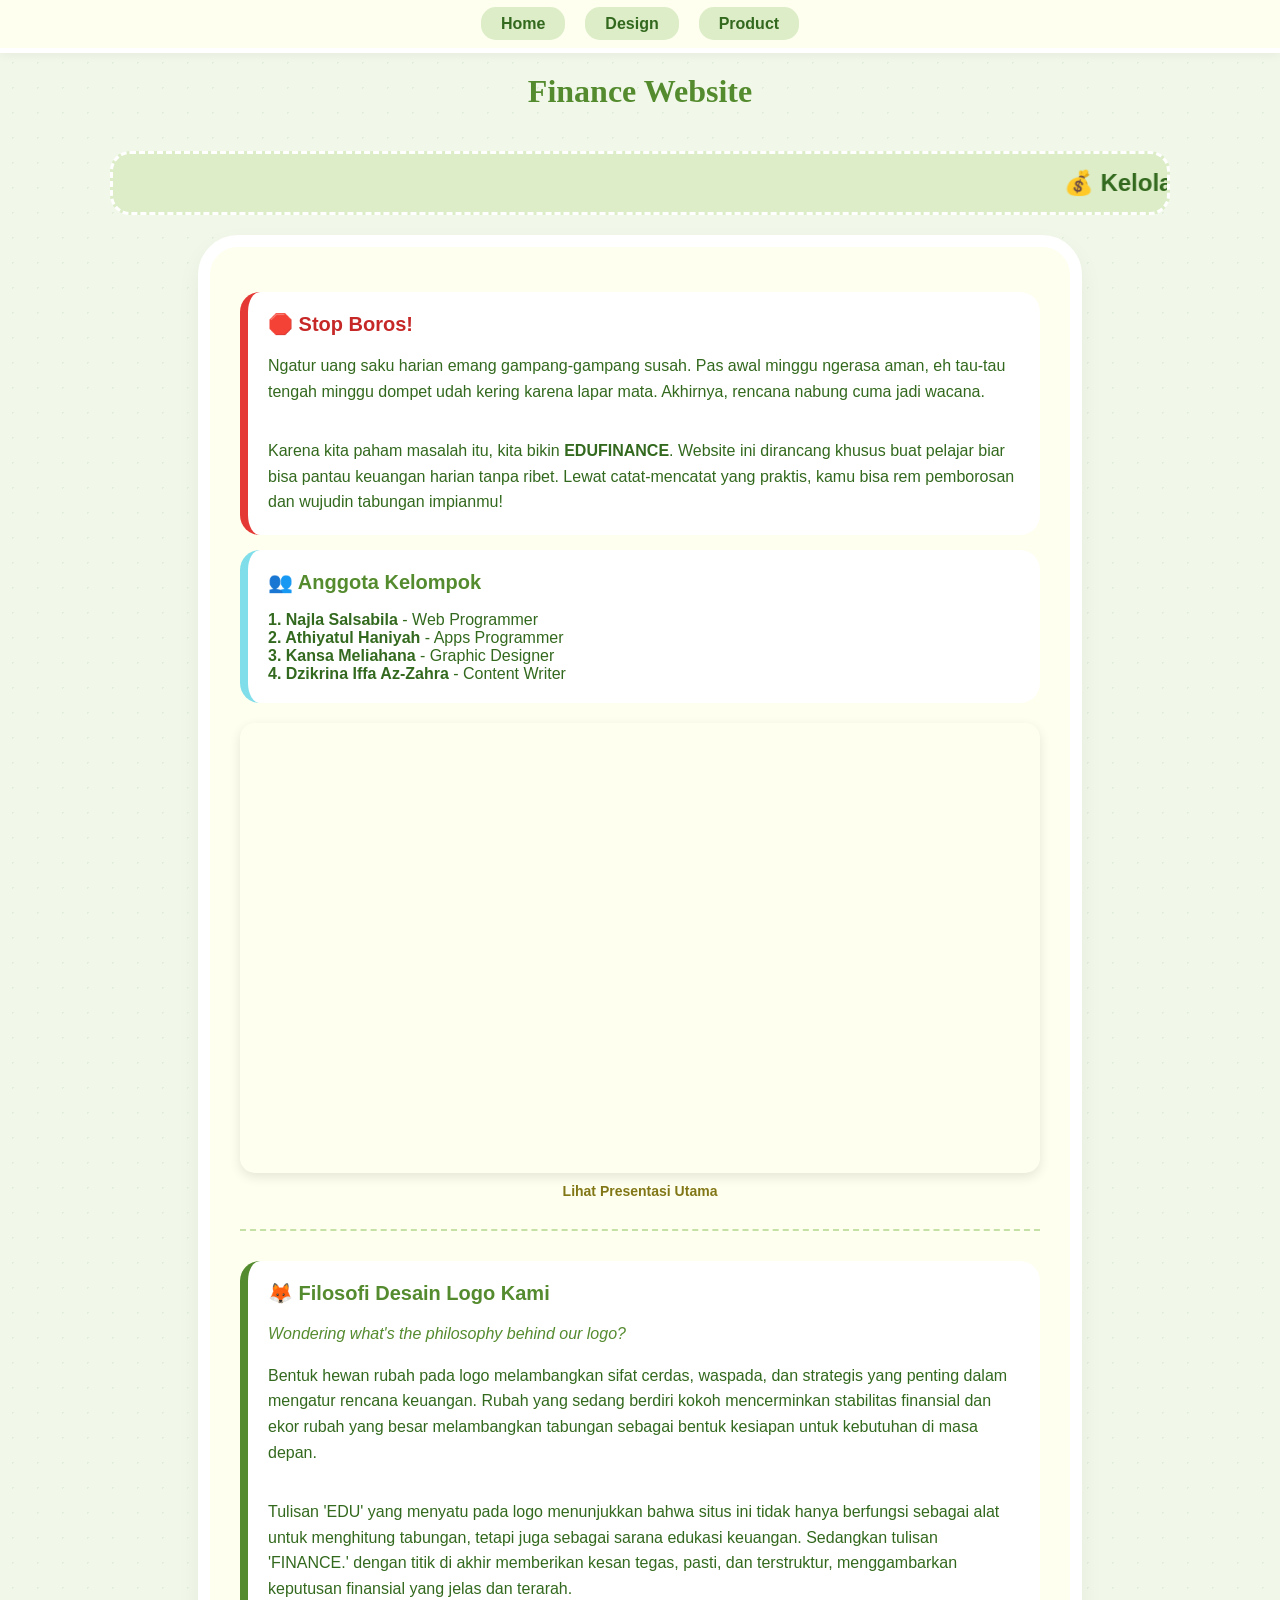
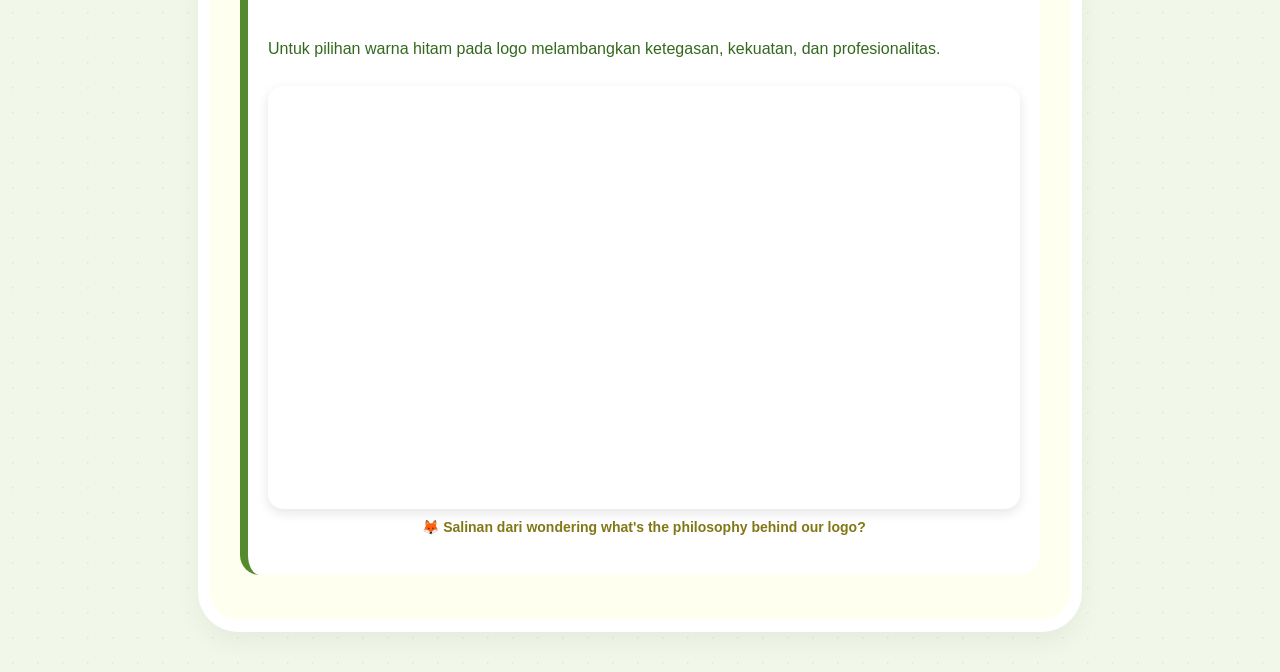
==== commit eb6a32c5: "Update index.html" ====
--- a/index.html
+++ b/index.html
@@ -3,8 +3,17 @@
 <head>
     <meta charset="UTF-8">
     <meta name="viewport" content="width=device-width, initial-scale=1.0">
-    <title>Finance Website - Design</title>
+    <title>Finance Website</title>
     <style>
+        h1 {
+            text-align: center;
+            font-family: "Source Sans Pro", Georgia, serif;
+            font-weight: bold;
+            color: #558b2f;
+            font-size: 32px;
+            margin-top: 20px;
+        }
+
         body {
             background-color: #f1f8e9;
             background-image: radial-gradient(#e1eedb 1px, transparent 1px);
@@ -15,25 +24,6 @@
             flex-direction: column;
             align-items: center;
             min-height: 100vh;
-            color: #33691e;
-        }
-
-        h1 {
-            text-align: center;
-            font-family: "Source Sans Pro", Georgia, serif;
-            font-weight: bold;
-            color: #558b2f;
-            font-size: 36px;
-            margin-top: 30px;
-            margin-bottom: 10px;
-        }
-
-        .subtitle {
-            text-align: center;
-            font-size: 18px;
-            color: #689f38;
-            margin-bottom: 30px;
-            font-weight: 500;
         }
 
         .navbar {
@@ -54,6 +44,10 @@
             gap: 20px;
         }
 
+        .navbar li {
+            display: inline;
+        }
+
         .navbar a {
             background-color: #dcedc8;
             color: #33691e;
@@ -67,74 +61,64 @@
         .navbar a:hover {
             background-color: #fff9c4;
             color: #827717;
+        }
+
+        marquee {
+            display: block;
+            width: 80%;
+            background-color: #dcedc8;
+            color: #33691e;
+            font-size: 24px;
+            font-weight: bold;
+            padding: 15px;
+            border-radius: 20px;
+            margin: 20px 0;
+            border: 3px dashed white;
         }
 
         .card-container {
             background-color: #feffee;
             border: 12px solid white;
             border-radius: 40px;
-            padding: 40px 30px;
+            padding: 30px;
             width: 85%;
             max-width: 800px;
             box-shadow: 0px 10px 25px rgba(0,0,0,0.05);
-            margin-bottom: 50px;
-            box-sizing: border-box;
-        }
-
-        .main-card {
+            margin-bottom: 40px;
+        }
+
+        .card {
             background-color: white;
-            margin-bottom: 30px;
-            padding: 25px;
+            margin: 15px 0;
+            padding: 20px;
             border-radius: 20px;
-            border-left: 8px solid #558b2f;
-            box-shadow: 0 4px 6px rgba(0,0,0,0.02);
-        }
-
-        .main-card h2 {
-            color: #33691e;
+            border-left: 8px solid #c5e1a5;
+        }
+
+        .card h2 {
+            color: #558b2f;
             margin-top: 0;
-            font-size: 24px;
-            border-bottom: 2px solid #f1f8e9;
-            padding-bottom: 10px;
-        }
-
-        /* Styling Filosofi Poin demi Poin */
-        .philosophy-grid {
-            display: flex;
-            flex-direction: column;
-            gap: 15px;
-            margin-top: 20px;
-        }
-
-        .philosophy-item {
-            background: #fafdf6;
-            padding: 15px 20px;
-            border-radius: 12px;
-            border-left: 4px solid #81c784;
+            font-size: 20px;
+        }
+
+        .card p {
+            color: #33691e;
             line-height: 1.6;
-        }
-
-        .philosophy-item strong {
-            color: #2e7d32;
-            display: block;
-            margin-bottom: 4px;
-            font-size: 16px;
-        }
-
-        /* Responsive Embed Container */
-        .embed-container {
+            margin-bottom: 0;
+        }
+
+        .video-container {
             position: relative;
             width: 100%;
             height: 0;
             padding-top: 56.25%;
+            margin-top: 20px;
+            border-radius: 15px;
             overflow: hidden;
-            border-radius: 15px;
-            box-shadow: 0 4px 12px rgba(0,0,0,0.08);
-            border: 3px solid white;
-            margin: 25px 0;
-        }
-
-        .embed-container iframe {
+            box-shadow: 0 4px 12px rgba(0,0,0,0.1);
+        }
+
+        .video-container iframe {
             position: absolute;
             width: 100%;
             height: 100%;
@@ -143,27 +127,30 @@
             border: none;
         }
 
-        /* Tombol Link Canva Keren */
-        .canva-btn {
-            display: inline-flex;
-            align-items: center;
-            justify-content: center;
-            background: linear-gradient(135deg, #00c4cc 0%, #7d2ae8 100%);
-            color: white;
+        .footer-link {
+            text-align: center;
+            display: block;
+            margin-top: 10px;
+            margin-bottom: 20px;
+            color: #827717;
             text-decoration: none;
-            font-weight: bold;
-            padding: 12px 30px;
-            border-radius: 25px;
-            font-size: 15px;
-            box-shadow: 0 4px 15px rgba(125, 42, 232, 0.3);
-            transition: all 0.3s ease;
-            margin-top: 10px;
-        }
-
-        .canva-btn:hover {
-            transform: translateY(-2px);
-            box-shadow: 0 6px 20px rgba(125, 42, 232, 0.4);
-            opacity: 0.95;
+            font-size: 14px;
+            font-weight: bold;
+        }
+
+        .footer-link:hover {
+            text-decoration: underline;
+        }
+
+        .team-list {
+            list-style: none;
+            padding: 0;
+            margin: 0;
+        }
+
+        .team-list li {
+            font-size: 16px;
+            color: #33691e;
         }
     </style>
 </head>
@@ -178,53 +165,61 @@
         </ul>
     </div>
 
-    <h1>Design Identity</h1>
-    <div class="subtitle">Eksplorasi visual dan makna mendalam di balik platform kami</div>
+    <h1>Finance Website</h1>
+
+    <marquee>💰 Kelola keuanganmu dengan bijak sejak dini!</marquee>
 
     <div class="card-container">
         
-        <!-- Bagian Embed Canva -->
-        <div class="main-card" style="text-align: center;">
-            <h2 style="text-align: left;">✨ Canva Live Preview</h2>
+        <div class="card" style="border-left: 8px solid #e53935;">
+            <h2 style="color: #c62828;">🛑 Stop Boros!</h2>
+            <p>
+                Ngatur uang saku harian emang gampang-gampang susah. Pas awal minggu ngerasa aman, eh tau-tau tengah minggu dompet udah kering karena lapar mata. Akhirnya, rencana nabung cuma jadi wacana.
+            </p>
+            <br>
+            <p>
+                Karena kita paham masalah itu, kita bikin <strong>EDUFINANCE</strong>. Website ini dirancang khusus buat pelajar biar bisa pantau keuangan harian tanpa ribet. Lewat catat-mencatat yang praktis, kamu bisa rem pemborosan dan wujudin tabungan impianmu!
+            </p>
+        </div>
+
+        <div class="card" style="border-left: 8px solid #80deea;">
+    <h2>👥 Anggota Kelompok</h2>
+    <ul class="team-list">
+        <li><strong>1. Najla Salsabila</strong> - Web Programmer</li>
+        <li><strong>2. Athiyatul Haniyah</strong> - Apps Programmer</li>
+        <li><strong>3. Kansa Meliahana</strong> - Graphic Designer</li>
+        <li><strong>4. Dzikrina Iffa Az-Zahra</strong> - Content Writer</li>
+    </ul>
+</div>
+        <div class="video-container">
+            <iframe loading="lazy" src="https://www.canva.com/design/DAHGVy1Ghv8/CTIrhSBGGmwFy9xTsbiEjA/view?embed" allowfullscreen="allowfullscreen" allow="fullscreen"></iframe>
+        </div>
+        <a class="footer-link" href="https://www.canva.com/design/DAHGVy1Ghv8/CTIrhSBGGmwFy9xTsbiEjA/view" target="_blank" rel="noopener">Lihat Presentasi Utama</a>
+
+        <hr style="border: 0; border-top: 2px dashed #c5e1a5; margin: 30px 0;">
+
+        <div class="card" style="border-left: 8px solid #558b2f;">
+            <h2>🦊 Filosofi Desain Logo Kami</h2>
+            <p style="font-style: italic; margin-bottom: 15px; color: #558b2f;">Wondering what's the philosophy behind our logo?</p>
             
-            <div class="embed-container">
+            <p>
+                Bentuk hewan rubah pada logo melambangkan sifat cerdas, waspada, dan strategis yang penting dalam mengatur rencana keuangan. 
+                Rubah yang sedang berdiri kokoh mencerminkan stabilitas finansial dan ekor rubah yang besar melambangkan tabungan sebagai bentuk kesiapan untuk kebutuhan di masa depan.
+            </p>
+            <br>
+            <p>
+                Tulisan 'EDU' yang menyatu pada logo menunjukkan bahwa situs ini tidak hanya berfungsi sebagai alat untuk menghitung tabungan, tetapi juga sebagai sarana edukasi keuangan. 
+                Sedangkan tulisan 'FINANCE.' dengan titik di akhir memberikan kesan tegas, pasti, dan terstruktur, menggambarkan keputusan finansial yang jelas dan terarah. 
+            </p>
+            <br>
+            <p>
+                Untuk pilihan warna hitam pada logo melambangkan ketegasan, kekuatan, dan profesionalitas.
+            </p>
+
+            <div class="video-container" style="margin-top: 25px;">
                 <iframe loading="lazy" src="https://www.canva.com/design/DAHLnXYYfFo/-YVGXcGmNclboyML8eIelA/view?embed" allowfullscreen="allowfullscreen" allow="fullscreen"></iframe>
             </div>
-
-            <!-- Tombol CTA Link Keren -->
-            <a href="https://www.canva.com/design/DAHLnXYYfFo/-YVGXcGmNclboyML8eIelA/view?utm_content=DAHLnXYYfFo&amp;utm_campaign=designshare&amp;utm_medium=embeds&amp;utm_source=link" target="_blank" rel="noopener" class="canva-btn">
-                🎨 Buka Desain di Canva
-            </a>
-        </div>
-
-        <!-- Bagian Filosofi Logo -->
-        <div class="main-card">
-            <h2>🎨 Filosofi di Balik Logo Kami</h2>
-            <p style="font-style: italic; color: #558b2f; margin-bottom: 20px;">
-                "Wondering what's the philosophy behind our logo? Berikut adalah makna mendalam dari setiap elemen visual yang kami rancang:"
-            </p>
-            
-            <div class="philosophy-grid">
-                <div class="philosophy-item">
-                    <strong>Karakter Rubah Cerdas & Strategis</strong>
-                    Bentuk hewan rubah pada logo melambangkan sifat cerdas, waspada, dan strategis yang penting dalam mengatur rencana keuangan.
-                </div>
-                
-                <div class="philosophy-item">
-                    <strong>Stabilitas & Masa Depan</strong>
-                    Rubah yang sedang berdiri kokoh mencerminkan stabilitas finansial, dan ekor rubah yang besar melambangkan tabungan sebagai bentuk kesiapan untuk kebutuhan di masa depan.
-                </div>
-                
-                <div class="philosophy-item">
-                    <strong>Edukatif & Terstruktur (EDUFINANCE.)</strong>
-                    Tulisan 'EDU' yang menyatu pada logo menunjukkan bahwa situs ini tidak hanya berfungsi sebagai alat untuk menghitung tabungan, tetapi juga sebagai sarana edukasi keuangan. Sementara tulisan 'FINANCE.' dengan titik di akhir memberikan kesan tegas, pasti, dan terstruktur, menggambarkan keputusan finansial yang jelas dan terarah.
-                </div>
-                
-                <div class="philosophy-item">
-                    <strong>Psikologi Warna Hitam</strong>
-                    Pilihan warna hitam pada logo melambangkan ketegasan, kekuatan, dan profesionalitas yang tinggi.
-                </div>
-            </div>
+            <a class="footer-link" href="https://www.canva.com/design/DAHLnXYYfFo/-YVGXcGmNclboyML8eIelA/view?utm_content=DAHLnXYYfFo&amp;utm_campaign=designshare&amp;utm_medium=embeds&amp;utm_source=link" target="_blank" rel="noopener">🦊 Salinan dari wondering what's the philosophy behind our logo?</a>
         </div>
 
     </div>
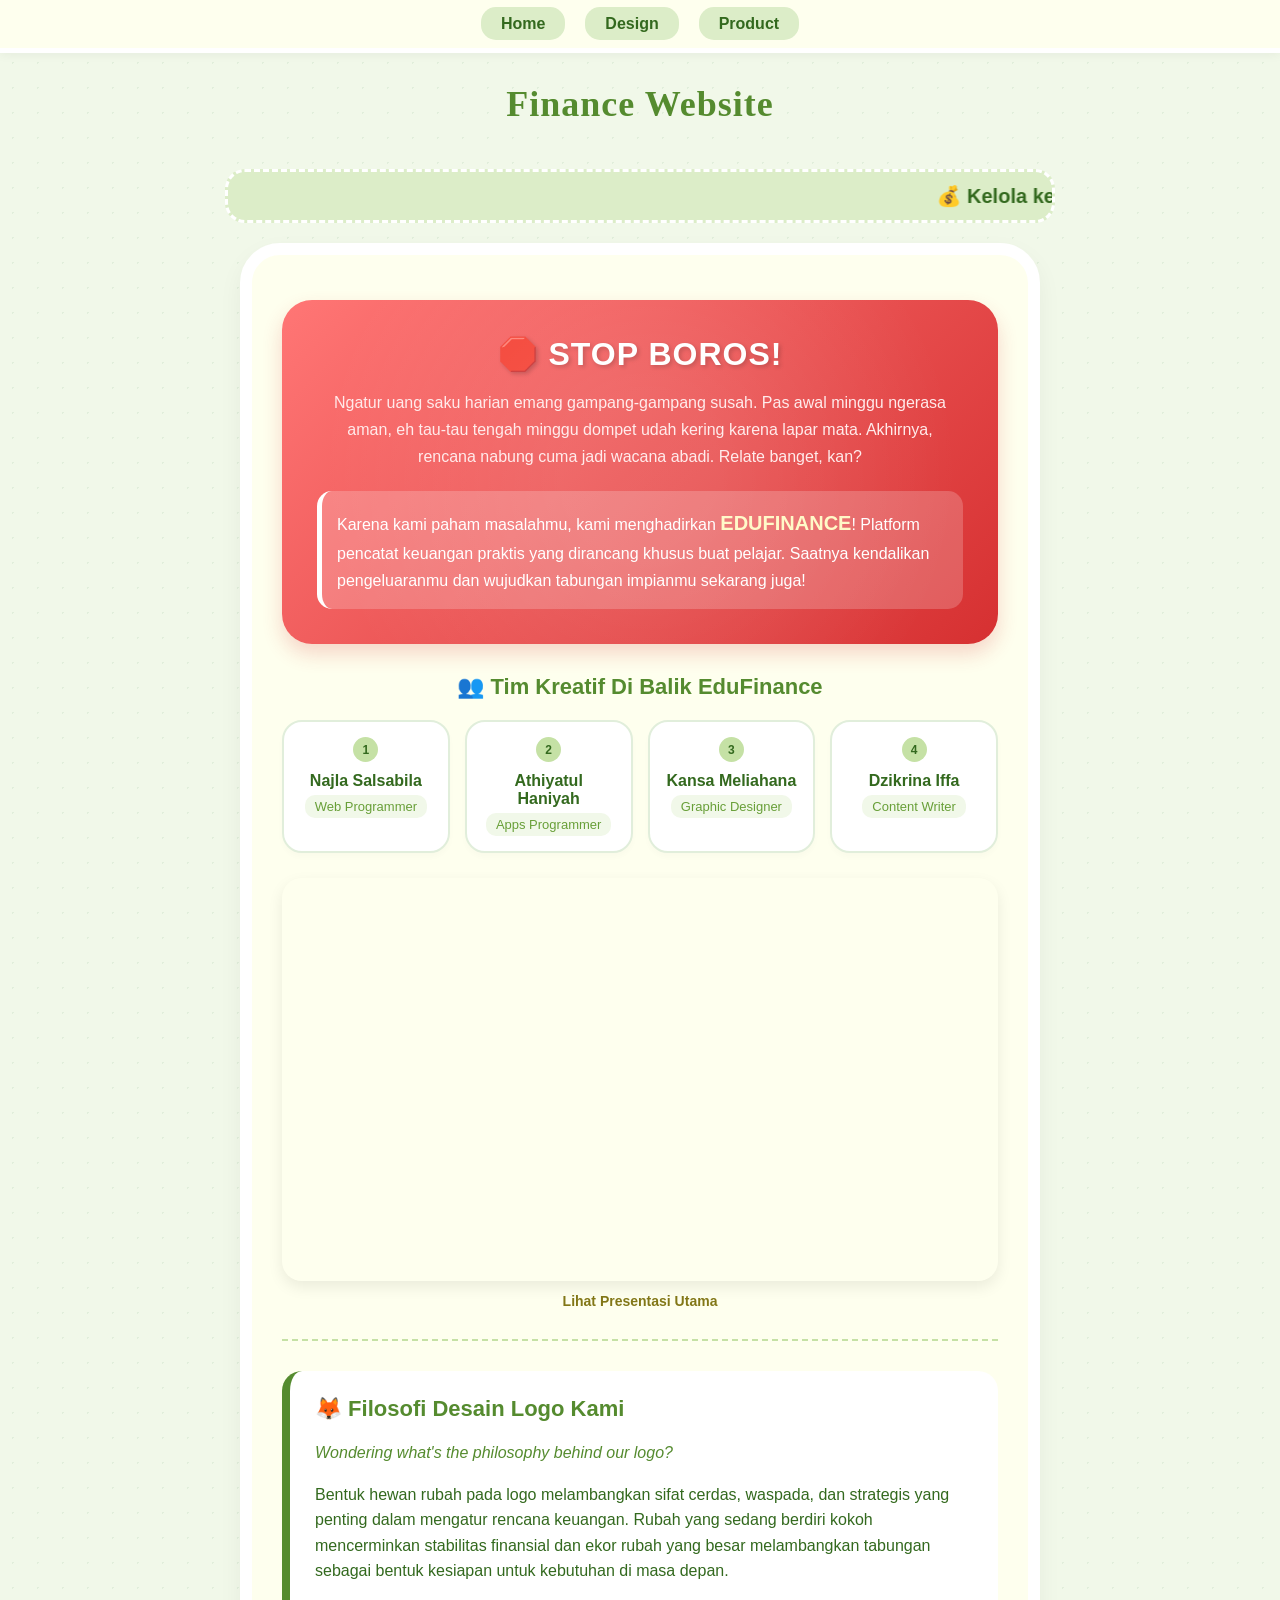
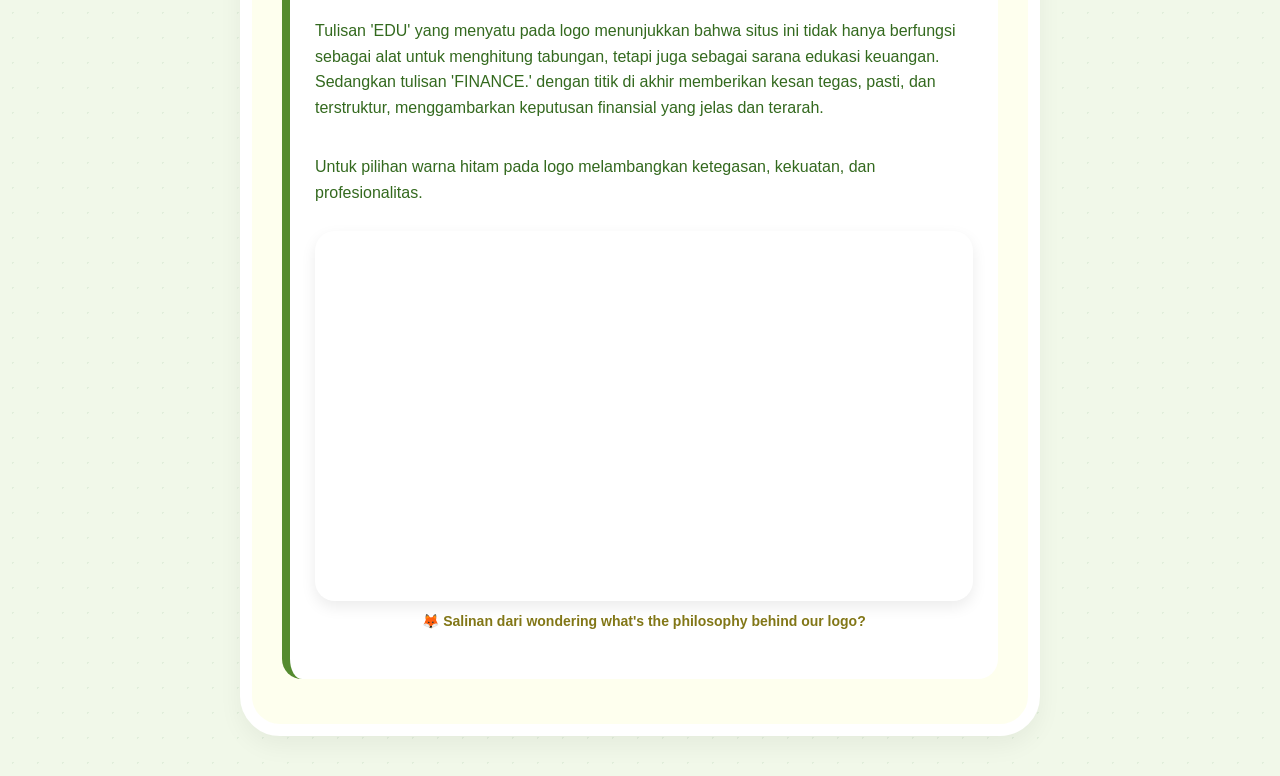
==== commit 49bb4fac: "Update index.html" ====
--- a/index.html
+++ b/index.html
@@ -5,15 +5,6 @@
     <meta name="viewport" content="width=device-width, initial-scale=1.0">
     <title>Finance Website</title>
     <style>
-        h1 {
-            text-align: center;
-            font-family: "Source Sans Pro", Georgia, serif;
-            font-weight: bold;
-            color: #558b2f;
-            font-size: 32px;
-            margin-top: 20px;
-        }
-
         body {
             background-color: #f1f8e9;
             background-image: radial-gradient(#e1eedb 1px, transparent 1px);
@@ -26,6 +17,16 @@
             min-height: 100vh;
         }
 
+        h1 {
+            text-align: center;
+            font-family: "Source Sans Pro", Georgia, serif;
+            font-weight: bold;
+            color: #558b2f;
+            font-size: 36px;
+            margin-top: 30px;
+            letter-spacing: 1px;
+        }
+
         .navbar {
             background-color: #feffee;
             width: 100%;
@@ -65,12 +66,13 @@
 
         marquee {
             display: block;
-            width: 80%;
+            width: 85%;
+            max-width: 800px;
             background-color: #dcedc8;
             color: #33691e;
-            font-size: 24px;
-            font-weight: bold;
-            padding: 15px;
+            font-size: 20px;
+            font-weight: bold;
+            padding: 12px;
             border-radius: 20px;
             margin: 20px 0;
             border: 3px dashed white;
@@ -85,12 +87,131 @@
             max-width: 800px;
             box-shadow: 0px 10px 25px rgba(0,0,0,0.05);
             margin-bottom: 40px;
-        }
-
+            box-sizing: border-box;
+        }
+
+        /* --- HERO SECTION (STOP BOROS) YANG BARU & WOW --- */
+        .hero-card {
+            background: linear-gradient(135deg, #ff7675, #d63031);
+            color: white;
+            margin: 15px 0 30px 0;
+            padding: 35px;
+            border-radius: 30px;
+            box-shadow: 0 10px 20px rgba(214, 48, 49, 0.2);
+            text-align: center;
+            position: relative;
+            overflow: hidden;
+        }
+
+        .hero-card::before {
+            content: '';
+            position: absolute;
+            top: -50%;
+            left: -50%;
+            width: 200%;
+            height: 200%;
+            background: radial-gradient(circle, rgba(255,255,255,0.1) 10%, transparent 40%);
+            pointer-events: none;
+        }
+
+        .hero-card h2 {
+            color: #fff;
+            font-size: 32px;
+            margin-top: 0;
+            margin-bottom: 15px;
+            text-transform: uppercase;
+            letter-spacing: 1px;
+            text-shadow: 2px 2px 4px rgba(0,0,0,0.2);
+        }
+
+        .hero-card p {
+            color: #ffeaea;
+            font-size: 16px;
+            line-height: 1.7;
+            margin-bottom: 20px;
+        }
+
+        .hero-highlight {
+            background-color: rgba(255, 255, 255, 0.2);
+            padding: 15px;
+            border-radius: 15px;
+            border-left: 5px solid #fff;
+            text-align: left;
+            margin-top: 20px;
+        }
+
+        .hero-highlight strong {
+            color: #fff9c4;
+            font-size: 20px;
+        }
+
+        /* --- DESIGN ANGGOTA KELOMPOK MODERN (GRID) --- */
+        .team-section h2 {
+            color: #558b2f;
+            font-size: 22px;
+            margin-top: 10px;
+            margin-bottom: 20px;
+            text-align: center;
+        }
+
+        .team-grid {
+            display: grid;
+            grid-template-columns: repeat(auto-fit, minmax(160px, 1fr));
+            gap: 15px;
+            margin-bottom: 25px;
+        }
+
+        .team-member {
+            background-color: white;
+            border: 2px solid #e1eedb;
+            border-radius: 20px;
+            padding: 15px;
+            text-align: center;
+            box-shadow: 0 4px 6px rgba(0,0,0,0.02);
+            transition: transform 0.3s, box-shadow 0.3s;
+        }
+
+        .team-member:hover {
+            transform: translateY(-5px);
+            box-shadow: 0 8px 15px rgba(85, 139, 47, 0.1);
+            border-color: #c5e1a5;
+        }
+
+        .member-number {
+            background-color: #c5e1a5;
+            color: #33691e;
+            width: 25px;
+            height: 25px;
+            display: flex;
+            align-items: center;
+            justify-content: center;
+            border-radius: 50%;
+            font-size: 12px;
+            font-weight: bold;
+            margin: 0 auto 10px auto;
+        }
+
+        .member-name {
+            font-size: 16px;
+            font-weight: bold;
+            color: #33691e;
+            margin-bottom: 5px;
+        }
+
+        .member-role {
+            font-size: 13px;
+            color: #689f38;
+            background-color: #f1f8e9;
+            padding: 4px 10px;
+            border-radius: 10px;
+            display: inline-block;
+        }
+
+        /* --- CARD FILOSOFI & VIDEO --- */
         .card {
             background-color: white;
             margin: 15px 0;
-            padding: 20px;
+            padding: 25px;
             border-radius: 20px;
             border-left: 8px solid #c5e1a5;
         }
@@ -98,7 +219,7 @@
         .card h2 {
             color: #558b2f;
             margin-top: 0;
-            font-size: 20px;
+            font-size: 22px;
         }
 
         .card p {
@@ -113,9 +234,9 @@
             height: 0;
             padding-top: 56.25%;
             margin-top: 20px;
-            border-radius: 15px;
+            border-radius: 20px;
             overflow: hidden;
-            box-shadow: 0 4px 12px rgba(0,0,0,0.1);
+            box-shadow: 0 6px 15px rgba(0,0,0,0.08);
         }
 
         .video-container iframe {
@@ -130,8 +251,8 @@
         .footer-link {
             text-align: center;
             display: block;
-            margin-top: 10px;
-            margin-bottom: 20px;
+            margin-top: 12px;
+            margin-bottom: 25px;
             color: #827717;
             text-decoration: none;
             font-size: 14px;
@@ -140,17 +261,6 @@
 
         .footer-link:hover {
             text-decoration: underline;
-        }
-
-        .team-list {
-            list-style: none;
-            padding: 0;
-            margin: 0;
-        }
-
-        .team-list li {
-            font-size: 16px;
-            color: #33691e;
         }
     </style>
 </head>
@@ -171,26 +281,49 @@
 
     <div class="card-container">
         
-        <div class="card" style="border-left: 8px solid #e53935;">
-            <h2 style="color: #c62828;">🛑 Stop Boros!</h2>
+        <div class="hero-card">
+            <h2>🛑 Stop Boros!</h2>
             <p>
-                Ngatur uang saku harian emang gampang-gampang susah. Pas awal minggu ngerasa aman, eh tau-tau tengah minggu dompet udah kering karena lapar mata. Akhirnya, rencana nabung cuma jadi wacana.
+                Ngatur uang saku harian emang gampang-gampang susah. Pas awal minggu ngerasa aman, eh tau-tau tengah minggu dompet udah kering karena lapar mata. Akhirnya, rencana nabung cuma jadi wacana abadi. Relate banget, kan?
             </p>
-            <br>
-            <p>
-                Karena kita paham masalah itu, kita bikin <strong>EDUFINANCE</strong>. Website ini dirancang khusus buat pelajar biar bisa pantau keuangan harian tanpa ribet. Lewat catat-mencatat yang praktis, kamu bisa rem pemborosan dan wujudin tabungan impianmu!
-            </p>
+            <div class="hero-highlight">
+                <p style="margin: 0; color: white;">
+                    Karena kami paham masalahmu, kami menghadirkan <strong>EDUFINANCE</strong>! Platform pencatat keuangan praktis yang dirancang khusus buat pelajar. Saatnya kendalikan pengeluaranmu dan wujudkan tabungan impianmu sekarang juga!
+                </p>
+            </div>
         </div>
 
-        <div class="card" style="border-left: 8px solid #80deea;">
-    <h2>👥 Anggota Kelompok</h2>
-    <ul class="team-list">
-        <li><strong>1. Najla Salsabila</strong> - Web Programmer</li>
-        <li><strong>2. Athiyatul Haniyah</strong> - Apps Programmer</li>
-        <li><strong>3. Kansa Meliahana</strong> - Graphic Designer</li>
-        <li><strong>4. Dzikrina Iffa Az-Zahra</strong> - Content Writer</li>
-    </ul>
-</div>
+        <div class="team-section">
+            <h2>👥 Tim Kreatif Di Balik EduFinance</h2>
+            <div class="team-grid">
+                
+                <div class="team-member">
+                    <div class="member-number">1</div>
+                    <div class="member-name">Najla Salsabila</div>
+                    <div class="member-role">Web Programmer</div>
+                </div>
+
+                <div class="team-member">
+                    <div class="member-number">2</div>
+                    <div class="member-name">Athiyatul Haniyah</div>
+                    <div class="member-role">Apps Programmer</div>
+                </div>
+
+                <div class="team-member">
+                    <div class="member-number">3</div>
+                    <div class="member-name">Kansa Meliahana</div>
+                    <div class="member-role">Graphic Designer</div>
+                </div>
+
+                <div class="team-member">
+                    <div class="member-number">4</div>
+                    <div class="member-name">Dzikrina Iffa</div>
+                    <div class="member-role">Content Writer</div>
+                </div>
+
+            </div>
+        </div>
+
         <div class="video-container">
             <iframe loading="lazy" src="https://www.canva.com/design/DAHGVy1Ghv8/CTIrhSBGGmwFy9xTsbiEjA/view?embed" allowfullscreen="allowfullscreen" allow="fullscreen"></iframe>
         </div>
